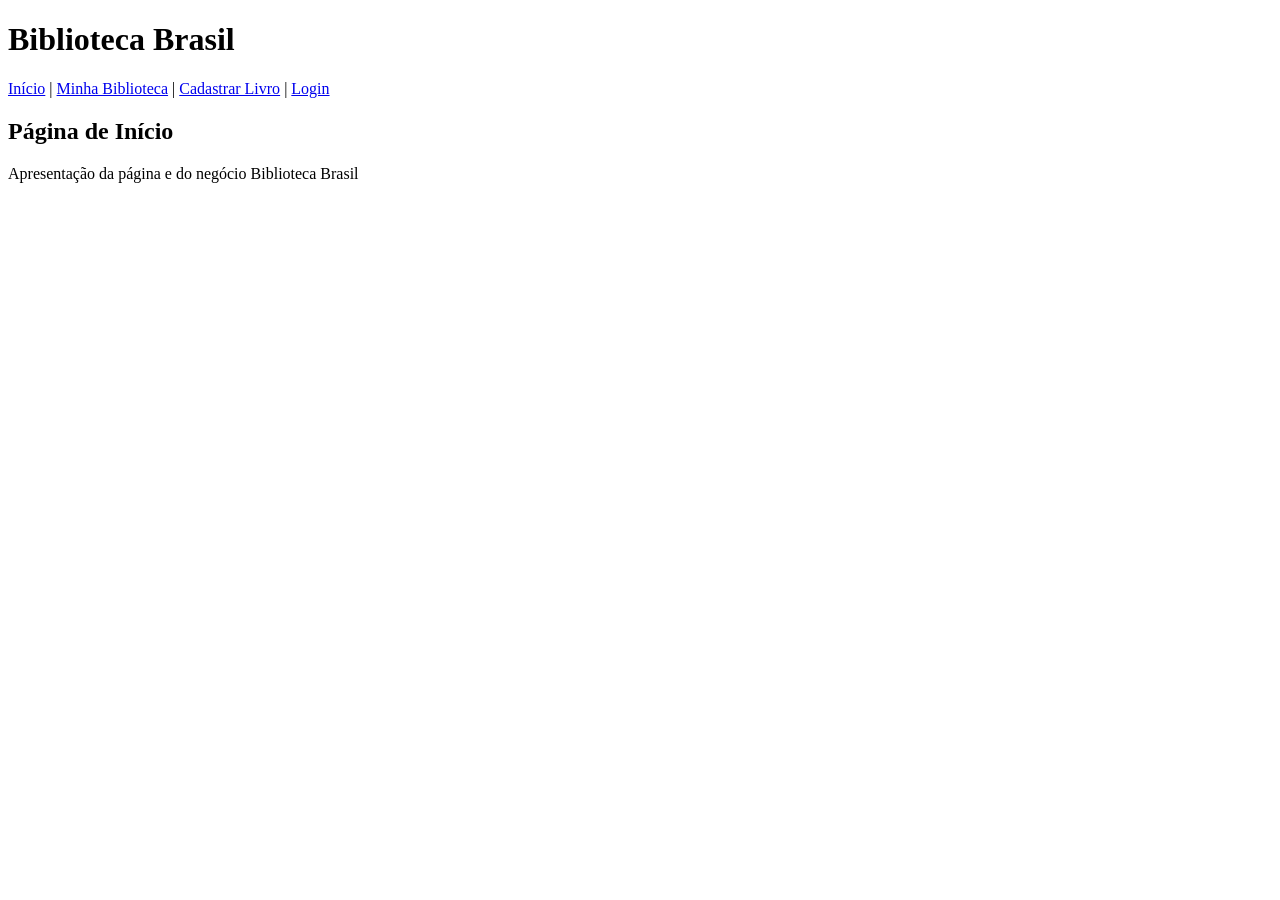
==== index.html @ 0ec5e9e4 "Arquivos criados com links funcionando" ====
<!DOCTYPE html>
<html lang="pt-BR">
<head>
    <meta charset="UTF-8">
    <meta name="viewport" content="width=device-width, initial-scale=1.0">
    <title>Biblioteca Brasil - Home</title>
</head>
<body>
    <header>
        <h1>Biblioteca Brasil</h1>
        <nav>
            <a href="index.html">Início</a> |  
            <a href="biblioteca.html">Minha Biblioteca</a> |
            <a href="cadastro.html">Cadastrar Livro</a> | 
            <a href="admin.html">Login</a>
        </nav>
    </header>

    <main>
        <h2>Página de Início</h2>
        <p>Apresentação da página e do negócio Biblioteca Brasil</p>
    </main>
</body>
</html>
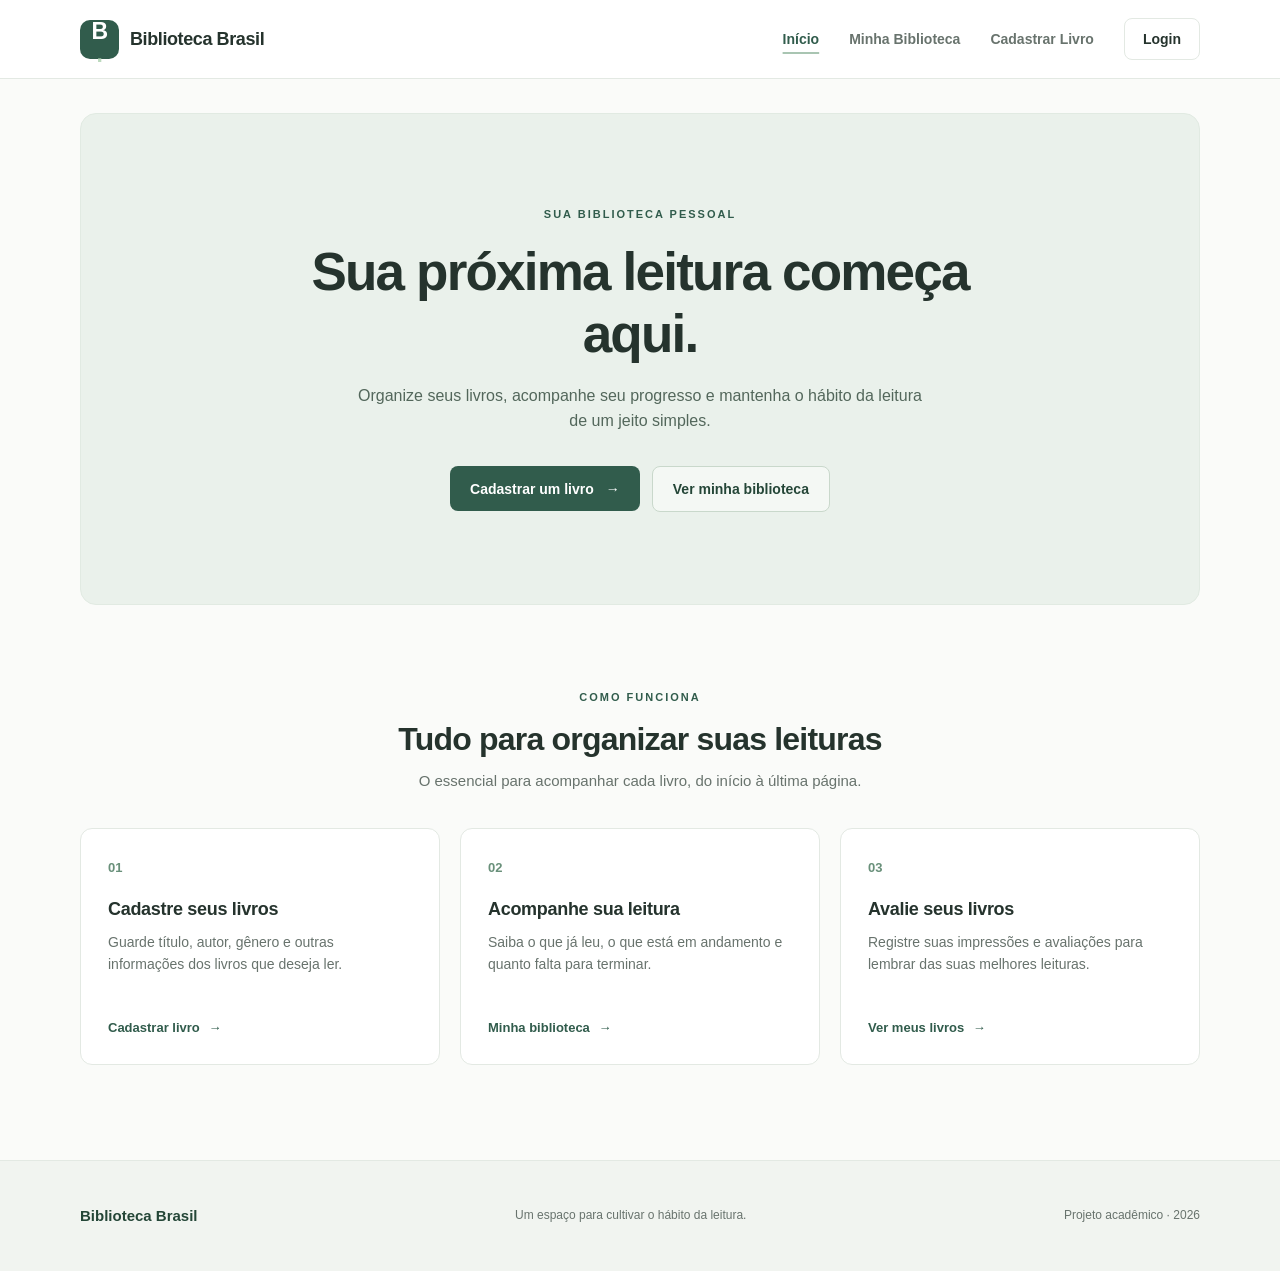
==== commit 939bc5ba: "Atualiza CSS de todos os arquivos" ====
--- a/index.html
+++ b/index.html
@@ -3,22 +3,78 @@
 <head>
     <meta charset="UTF-8">
     <meta name="viewport" content="width=device-width, initial-scale=1.0">
-    <title>Biblioteca Brasil - Home</title>
+    <meta name="description" content="Organize seus livros, acompanhe suas leituras e cultive o hábito de ler com a Biblioteca Brasil.">
+    <title>Biblioteca Brasil | Início</title>
+    <link rel="stylesheet" href="style.css">
 </head>
 <body>
-    <header>
-        <h1>Biblioteca Brasil</h1>
-        <nav>
-            <a href="index.html">Início</a> |  
-            <a href="biblioteca.html">Minha Biblioteca</a> |
-            <a href="cadastro.html">Cadastrar Livro</a> | 
-            <a href="admin.html">Login</a>
-        </nav>
+    <header class="cabecalho">
+        <div class="container cabecalho-conteudo">
+            <a class="marca" href="index.html" aria-label="Biblioteca Brasil - página inicial">
+                <span class="marca-simbolo" aria-hidden="true">B<span>.</span></span>
+                <span>Biblioteca Brasil</span>
+            </a>
+
+            <nav class="navegacao" aria-label="Navegação principal">
+                <a class="ativo" href="index.html" aria-current="page">Início</a>
+                <a href="biblioteca.html">Minha Biblioteca</a>
+                <a href="cadastro.html">Cadastrar Livro</a>
+                <a class="link-login" href="admin.html">Login</a>
+            </nav>
+        </div>
     </header>
 
     <main>
-        <h2>Página de Início</h2>
-        <p>Apresentação da página e do negócio Biblioteca Brasil</p>
+        <section class="apresentacao" aria-labelledby="titulo-principal">
+            <div class="container apresentacao-conteudo">
+                <span class="etiqueta">SUA BIBLIOTECA PESSOAL</span>
+                <h1 id="titulo-principal">Sua próxima leitura começa aqui.</h1>
+                <p>Organize seus livros, acompanhe seu progresso e mantenha o hábito da leitura de um jeito simples.</p>
+                <div class="acoes">
+                    <a class="botao botao-primario" href="cadastro.html">Cadastrar um livro <span aria-hidden="true">→</span></a>
+                    <a class="botao botao-secundario" href="biblioteca.html">Ver minha biblioteca</a>
+                </div>
+            </div>
+        </section>
+
+        <section class="funcionalidades container" aria-labelledby="titulo-funcionalidades">
+            <div class="secao-cabecalho">
+                <span class="etiqueta">COMO FUNCIONA</span>
+                <h2 id="titulo-funcionalidades">Tudo para organizar suas leituras</h2>
+                <p>O essencial para acompanhar cada livro, do início à última página.</p>
+            </div>
+
+            <div class="grade-cards">
+                <article class="card">
+                    <span class="card-numero" aria-hidden="true">01</span>
+                    <h3>Cadastre seus livros</h3>
+                    <p>Guarde título, autor, gênero e outras informações dos livros que deseja ler.</p>
+                    <a href="cadastro.html">Cadastrar livro <span aria-hidden="true">→</span></a>
+                </article>
+
+                <article class="card">
+                    <span class="card-numero" aria-hidden="true">02</span>
+                    <h3>Acompanhe sua leitura</h3>
+                    <p>Saiba o que já leu, o que está em andamento e quanto falta para terminar.</p>
+                    <a href="biblioteca.html">Minha biblioteca <span aria-hidden="true">→</span></a>
+                </article>
+
+                <article class="card">
+                    <span class="card-numero" aria-hidden="true">03</span>
+                    <h3>Avalie seus livros</h3>
+                    <p>Registre suas impressões e avaliações para lembrar das suas melhores leituras.</p>
+                    <a href="biblioteca.html">Ver meus livros <span aria-hidden="true">→</span></a>
+                </article>
+            </div>
+        </section>
     </main>
+
+    <footer class="rodape">
+        <div class="container rodape-conteudo">
+            <span>Biblioteca Brasil</span>
+            <p>Um espaço para cultivar o hábito da leitura.</p>
+            <small>Projeto acadêmico · 2026</small>
+        </div>
+    </footer>
 </body>
-</html>+</html>
--- a/style.css
+++ b/style.css
@@ -0,0 +1,178 @@
+/* Biblioteca Brasil — identidade visual compartilhada */
+:root {
+    --verde: #315c4c;
+    --verde-escuro: #244637;
+    --verde-claro: #eaf1eb;
+    --fundo: #fafbf9;
+    --branco: #ffffff;
+    --texto: #25332d;
+    --texto-suave: #68736d;
+    --borda: #e3e9e3;
+    --raio: 12px;
+}
+
+* { box-sizing: border-box; }
+html { scroll-behavior: smooth; }
+body {
+    margin: 0;
+    font-family: Arial, Helvetica, sans-serif;
+    color: var(--texto);
+    background: var(--fundo);
+    line-height: 1.6;
+}
+a { color: inherit; text-decoration: none; }
+.container { width: min(1120px, calc(100% - 48px)); margin: 0 auto; }
+
+/* Cabeçalho e menu */
+.cabecalho { background: var(--branco); border-bottom: 1px solid var(--borda); }
+.cabecalho-conteudo { min-height: 78px; display: flex; align-items: center; justify-content: space-between; gap: 24px; }
+.marca { display: inline-flex; align-items: center; gap: 11px; font-weight: 700; font-size: 18px; letter-spacing: -.4px; white-space: nowrap; }
+.marca-simbolo { display: grid; place-items: center; width: 39px; height: 39px; border-radius: 10px; background: var(--verde); color: white; font-size: 23px; line-height: 1; }
+.marca-simbolo span { color: #bbd9bd; }
+.navegacao { display: flex; align-items: center; gap: 30px; flex-wrap: wrap; }
+.navegacao a { font-size: 14px; color: var(--texto-suave); font-weight: 600; transition: color .2s; }
+.navegacao a:hover, .navegacao a.ativo { color: var(--verde); }
+.navegacao a.ativo { text-decoration: underline; text-decoration-color: #a9c5b2; text-decoration-thickness: 2px; text-underline-offset: 8px; }
+.navegacao .link-login { border: 1px solid var(--borda); border-radius: 8px; padding: 9px 18px; color: var(--texto); }
+.navegacao .link-login:hover { border-color: var(--verde); color: var(--verde); }
+
+/* Banner principal */
+.apresentacao { padding: 34px 0 0; }
+.apresentacao-conteudo { background: var(--verde-claro); border: 1px solid #e1eae2; border-radius: 16px; text-align: center; padding: 86px 32px 92px; }
+.etiqueta { display: inline-block; color: var(--verde); font-size: 11px; letter-spacing: 2px; font-weight: 700; }
+h1, h2, h3, p { margin-top: 0; }
+h1 { max-width: 700px; margin: 15px auto 18px; font-size: clamp(34px, 5vw, 53px); line-height: 1.17; letter-spacing: -1.8px; }
+.apresentacao p { max-width: 570px; margin: 0 auto; color: #53675b; font-size: 16px; }
+.acoes { display: flex; justify-content: center; align-items: center; gap: 12px; flex-wrap: wrap; margin-top: 32px; }
+.botao { min-height: 45px; display: inline-flex; align-items: center; justify-content: center; gap: 12px; border-radius: 8px; padding: 11px 20px; font-size: 14px; font-weight: 700; transition: background .2s, transform .2s, border-color .2s; }
+.botao:hover { transform: translateY(-2px); }
+.botao-primario { background: var(--verde); color: var(--branco); }
+.botao-primario:hover { background: var(--verde-escuro); }
+.botao-secundario { border: 1px solid #c9d8cb; color: var(--verde-escuro); background: rgba(255,255,255,.45); }
+.botao-secundario:hover { border-color: var(--verde); background: white; }
+
+/* Três funcionalidades do protótipo */
+.funcionalidades { padding-top: 78px; padding-bottom: 95px; }
+.secao-cabecalho { text-align: center; margin-bottom: 35px; }
+.secao-cabecalho h2 { font-size: clamp(25px, 3vw, 32px); line-height: 1.25; letter-spacing: -.8px; margin: 10px 0; }
+.secao-cabecalho p { color: var(--texto-suave); font-size: 15px; }
+.grade-cards { display: grid; grid-template-columns: repeat(3, 1fr); gap: 20px; }
+.card { display: flex; flex-direction: column; align-items: flex-start; min-height: 237px; border: 1px solid var(--borda); border-radius: var(--raio); background: var(--branco); padding: 29px 27px 25px; transition: transform .2s, box-shadow .2s; }
+.card:hover { transform: translateY(-3px); box-shadow: 0 9px 24px rgba(29, 58, 41, .06); }
+.card-numero { display: inline-block; font-size: 13px; color: #69907a; font-weight: 700; margin-bottom: 19px; }
+.card h3 { font-size: 18px; line-height: 1.3; margin-bottom: 10px; letter-spacing: -.3px; }
+.card p { color: var(--texto-suave); font-size: 14px; margin-bottom: 21px; }
+.card a { margin-top: auto; color: var(--verde); font-size: 13px; font-weight: 700; }
+.card a:hover { text-decoration: underline; text-underline-offset: 4px; }
+.card a span { padding-left: 5px; }
+
+/* Rodapé */
+.rodape { background: #f1f4f0; border-top: 1px solid var(--borda); }
+.rodape-conteudo { min-height: 110px; display: flex; align-items: center; justify-content: space-between; gap: 16px; }
+.rodape span { font-weight: 700; color: var(--verde-escuro); font-size: 15px; }
+.rodape p, .rodape small { color: var(--texto-suave); font-size: 12px; margin: 0; }
+
+/* Telas menores */
+@media (max-width: 800px) {
+    .cabecalho-conteudo { flex-direction: column; justify-content: center; padding: 19px 0; gap: 17px; }
+    .navegacao { justify-content: center; gap: 13px 20px; }
+    .grade-cards { grid-template-columns: 1fr; max-width: 520px; margin: auto; }
+    .card { min-height: 205px; }
+    .funcionalidades { padding: 64px 0 75px; }
+    .rodape-conteudo { flex-direction: column; justify-content: center; text-align: center; padding: 24px 0; gap: 5px; }
+}
+@media (max-width: 480px) {
+    .container { width: min(100% - 30px, 1120px); }
+    .marca { font-size: 16px; }
+    .navegacao { gap: 12px 15px; }
+    .navegacao a { font-size: 12px; }
+    .navegacao .link-login { padding: 6px 11px; }
+    .apresentacao { padding-top: 16px; }
+    .apresentacao-conteudo { padding: 67px 20px; }
+    h1 { letter-spacing: -1px; }
+    .apresentacao p { font-size: 14px; }
+    .acoes { flex-direction: column; align-items: stretch; }
+    .card { padding: 25px; }
+}
+
+/* Páginas internas: cadastro, biblioteca e login */
+body { min-height: 100vh; display: flex; flex-direction: column; }
+main { flex: 1; }
+button, input, select { font: inherit; }
+button { cursor: pointer; }
+:focus-visible { outline: 3px solid #85b9a0; outline-offset: 3px; }
+.pagina-interna { padding-top: 62px; padding-bottom: 90px; }
+.titulo-pagina { margin-bottom: 32px; }
+.titulo-pagina h1, .login-painel h1 { max-width: none; margin: 10px 0 10px; font-size: clamp(29px, 4vw, 38px); letter-spacing: -1.1px; line-height: 1.2; }
+.titulo-pagina p { margin-bottom: 0; font-size: 15px; color: var(--texto-suave); }
+.centralizado { text-align: center; }
+.painel { background: var(--branco); border: 1px solid var(--borda); border-radius: 14px; }
+
+/* Cadastro */
+.formulario-painel { max-width: 760px; margin: 0 auto; padding: 35px; }
+.formulario-livro { display: grid; grid-template-columns: repeat(2, minmax(0, 1fr)); gap: 24px; }
+.campo { display: flex; flex-direction: column; gap: 8px; min-width: 0; }
+.campo label, .rotulo-filtros { color: var(--texto); font-size: 13px; font-weight: 700; }
+.campo input, .campo select { width: 100%; min-height: 45px; padding: 11px 13px; border: 1px solid #d9e2da; border-radius: 8px; background: #fff; color: var(--texto); font-size: 14px; outline: none; transition: border-color .2s, box-shadow .2s; }
+.campo input::placeholder { color: #929b95; }
+.campo input:focus, .campo select:focus { border-color: var(--verde); box-shadow: 0 0 0 3px rgba(49, 92, 76, .1); }
+.acoes-formulario { grid-column: 1 / -1; display: flex; justify-content: flex-end; gap: 12px; border-top: 1px solid var(--borda); padding-top: 23px; margin-top: 4px; }
+.acoes-formulario .botao, .formulario-login .botao { border: 0; }
+.acoes-formulario .botao-secundario { border: 1px solid #c9d8cb; }
+
+/* Minha biblioteca */
+.titulo-com-acao { display: flex; align-items: end; justify-content: space-between; gap: 22px; }
+.titulo-com-acao .botao { white-space: nowrap; }
+.painel-filtros { padding: 25px 28px; }
+.campo-busca { max-width: 100%; }
+.grupo-filtros { margin-top: 22px; }
+.rotulo-filtros { display: block; margin-bottom: 11px; }
+.botoes-filtros { display: flex; flex-wrap: wrap; gap: 9px; }
+.filtro-botao { border: 1px solid var(--borda); background: #fff; color: var(--texto-suave); border-radius: 8px; padding: 9px 14px; font-size: 13px; font-weight: 600; transition: background .2s, border-color .2s, color .2s; }
+.filtro-botao:hover { border-color: var(--verde); color: var(--verde); background: var(--verde-claro); }
+.filtro-botao.selecionado { background: var(--verde); border-color: var(--verde); color: white; }
+.secao-livros { margin-top: 39px; }
+.secao-livros-cabecalho { display: flex; align-items: center; justify-content: space-between; gap: 10px; margin-bottom: 18px; }
+.secao-livros h2 { font-size: 22px; letter-spacing: -.5px; margin: 0; }
+.texto-apoio { color: var(--texto-suave); font-size: 13px; }
+.grid-livros { display: grid; grid-template-columns: repeat(3, minmax(0, 1fr)); gap: 18px; }
+.livro-card { background: var(--branco); border: 1px solid var(--borda); border-radius: var(--raio); padding: 25px; }
+.livro-card h3 { margin: 17px 0 14px; font-size: 20px; letter-spacing: -.4px; }
+.livro-card p { font-size: 13px; color: var(--texto-suave); margin-bottom: 7px; }
+.livro-card p strong { color: var(--texto); }
+.status { display: inline-block; padding: 5px 10px; font-size: 11px; font-weight: 700; border-radius: 20px; background: #eef2ee; color: #52685b; }
+.status-andamento { background: #eaf1eb; color: var(--verde); }
+.progresso-texto { display: flex; justify-content: space-between; flex-wrap: wrap; gap: 5px; margin: 25px 0 9px; font-size: 12px; color: var(--texto-suave); }
+.progresso-texto strong { color: var(--texto); }
+.barra-progresso { height: 7px; overflow: hidden; background: #e7eee8; border-radius: 10px; }
+.barra-progresso span { display: block; height: 100%; background: var(--verde); border-radius: inherit; }
+
+/* Login administrativo */
+.pagina-login { display: flex; align-items: center; justify-content: center; }
+.login-painel { width: min(100%, 440px); padding: 40px; text-align: center; }
+.login-icone { display: grid; place-items: center; width: 48px; height: 48px; margin: 0 auto 19px; background: var(--verde); border-radius: 12px; color: white; font-weight: 700; font-size: 26px; }
+.login-icone span { color: #bbd9bd; }
+.login-painel h1 { margin-top: 12px; }
+.login-painel > p { color: var(--texto-suave); font-size: 14px; margin-bottom: 28px; }
+.formulario-login { text-align: left; display: grid; gap: 20px; }
+.botao-largura-total { width: 100%; margin-top: 5px; }
+.voltar-login { display: inline-block; margin-top: 23px; color: var(--texto-suave); font-size: 13px; }
+.voltar-login:hover { color: var(--verde); text-decoration: underline; }
+
+@media (max-width: 800px) {
+    .grid-livros { grid-template-columns: repeat(2, minmax(0, 1fr)); }
+}
+@media (max-width: 600px) {
+    .pagina-interna { padding-top: 40px; padding-bottom: 65px; }
+    .formulario-painel { padding: 23px; }
+    .formulario-livro { grid-template-columns: 1fr; gap: 19px; }
+    .titulo-com-acao { align-items: flex-start; flex-direction: column; }
+    .painel-filtros { padding: 20px; }
+    .grid-livros { grid-template-columns: 1fr; }
+    .secao-livros-cabecalho { align-items: flex-start; flex-direction: column; }
+    .login-painel { padding: 30px 24px; }
+}
+@media (max-width: 380px) {
+    .acoes-formulario { flex-direction: column-reverse; }
+    .acoes-formulario .botao { width: 100%; }
+}
